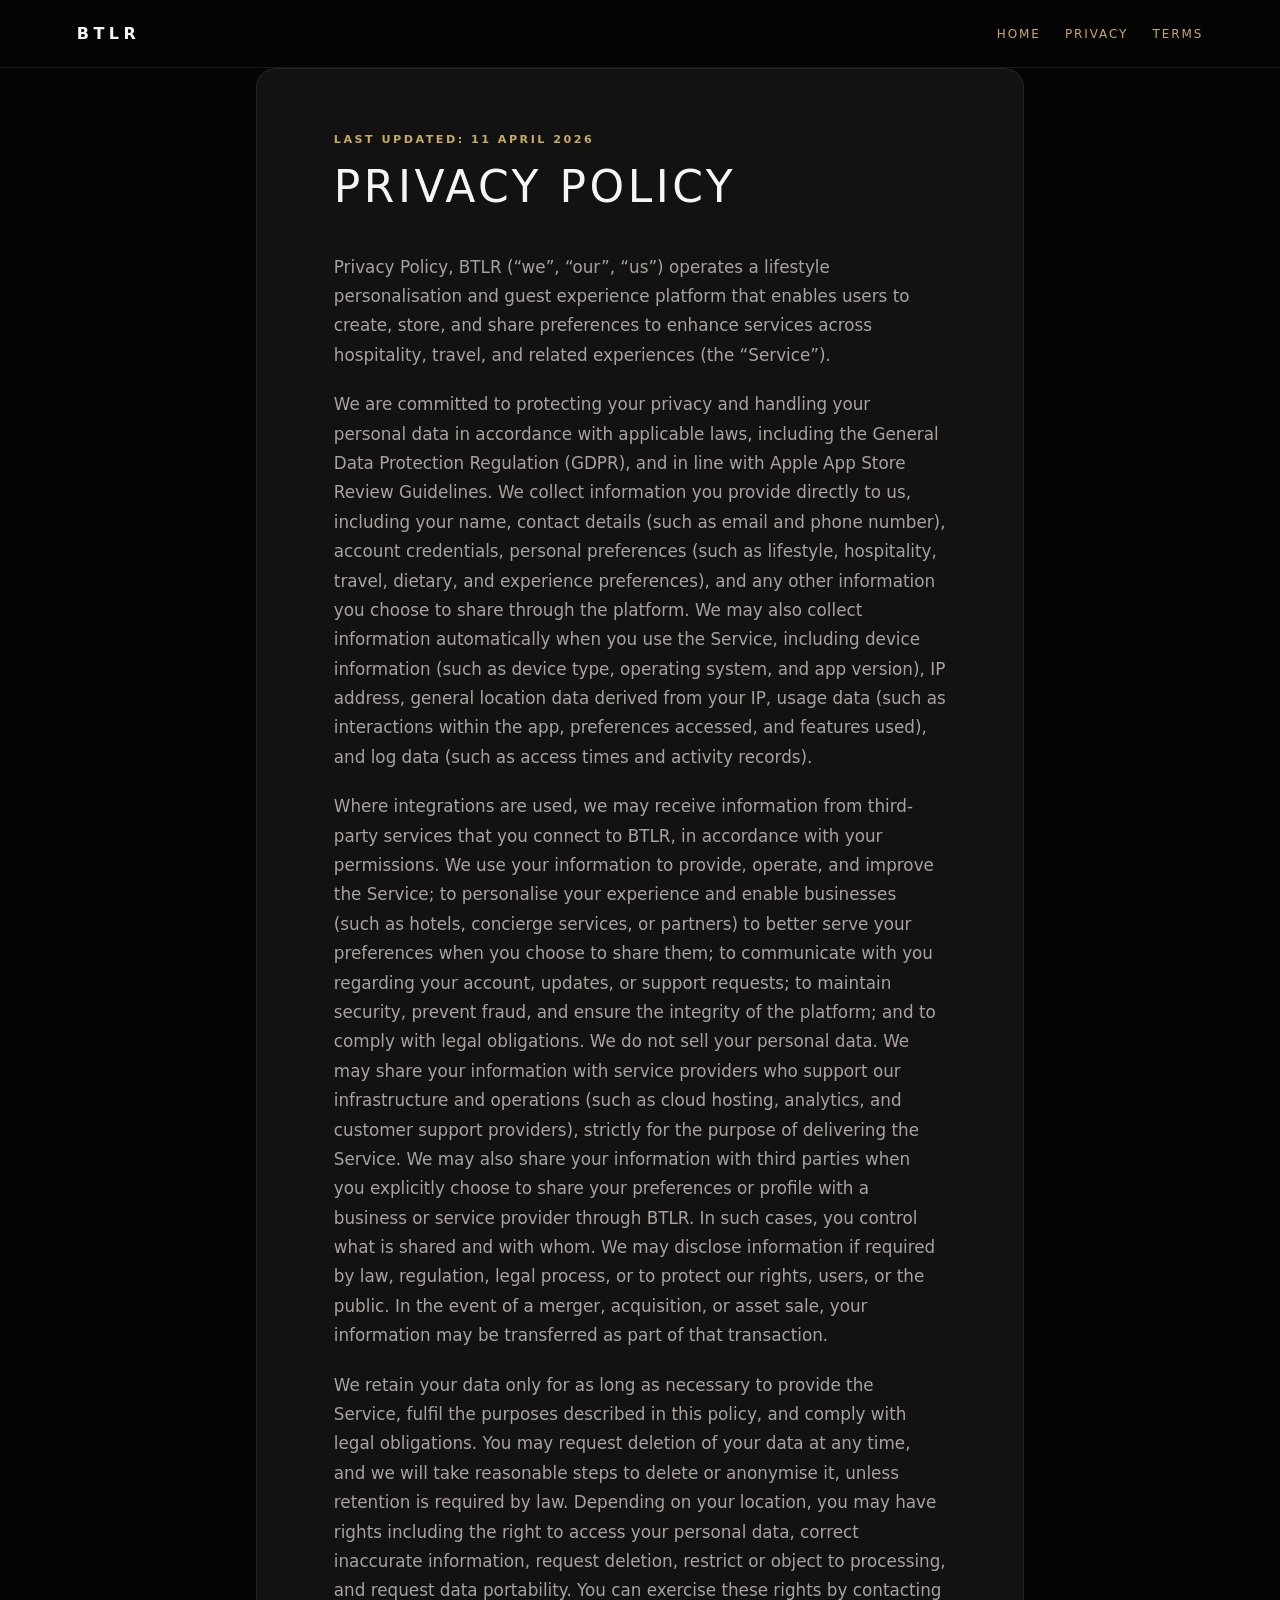
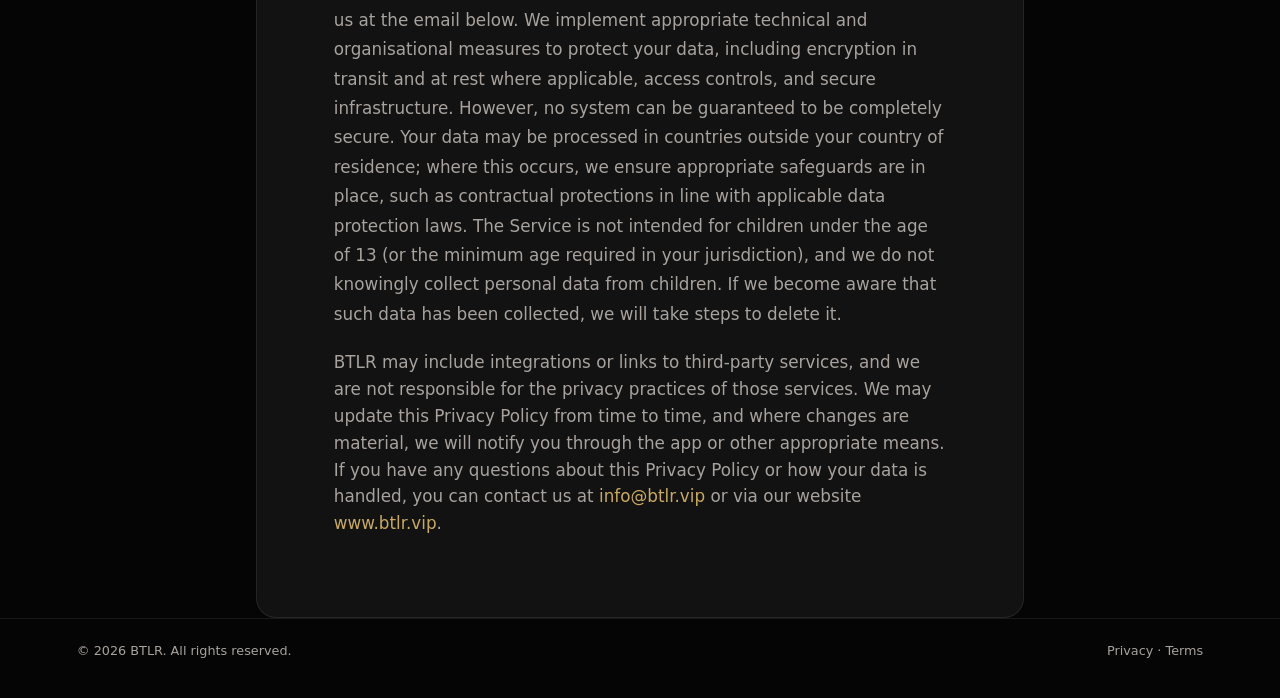
==== privacy/index.html @ 511f4b12 "Add privacy and terms pages for App Store / legal" ====
<!DOCTYPE html>
<html lang="en">
<head>
  <meta charset="UTF-8" />
  <meta name="viewport" content="width=device-width, initial-scale=1" />
  <title>Privacy Policy · BTLR</title>
  <meta name="description" content="Privacy Policy for the BTLR service." />
  <link rel="icon" href="/favicon.svg" type="image/svg+xml" />
  <link rel="stylesheet" href="/styles.css" />
</head>
<body>
  <header class="nav">
    <a class="logo" href="/">BTLR</a>
    <nav>
      <a href="/">Home</a>
      <a href="/privacy/">Privacy</a>
      <a href="/terms/">Terms</a>
    </nav>
  </header>

  <main>
    <article class="legal">
      <p class="eyebrow">Last updated: 11 April 2026</p>
      <h1>Privacy Policy</h1>
      <div class="legal-body">
        <p>Privacy Policy, BTLR (“we”, “our”, “us”) operates a lifestyle personalisation and guest experience platform that enables users to create, store, and share preferences to enhance services across hospitality, travel, and related experiences (the “Service”).</p>
        <p>We are committed to protecting your privacy and handling your personal data in accordance with applicable laws, including the General Data Protection Regulation (GDPR), and in line with Apple App Store Review Guidelines. We collect information you provide directly to us, including your name, contact details (such as email and phone number), account credentials, personal preferences (such as lifestyle, hospitality, travel, dietary, and experience preferences), and any other information you choose to share through the platform. We may also collect information automatically when you use the Service, including device information (such as device type, operating system, and app version), IP address, general location data derived from your IP, usage data (such as interactions within the app, preferences accessed, and features used), and log data (such as access times and activity records).</p>
        <p>Where integrations are used, we may receive information from third-party services that you connect to BTLR, in accordance with your permissions. We use your information to provide, operate, and improve the Service; to personalise your experience and enable businesses (such as hotels, concierge services, or partners) to better serve your preferences when you choose to share them; to communicate with you regarding your account, updates, or support requests; to maintain security, prevent fraud, and ensure the integrity of the platform; and to comply with legal obligations. We do not sell your personal data. We may share your information with service providers who support our infrastructure and operations (such as cloud hosting, analytics, and customer support providers), strictly for the purpose of delivering the Service. We may also share your information with third parties when you explicitly choose to share your preferences or profile with a business or service provider through BTLR. In such cases, you control what is shared and with whom. We may disclose information if required by law, regulation, legal process, or to protect our rights, users, or the public. In the event of a merger, acquisition, or asset sale, your information may be transferred as part of that transaction.</p>
        <p>We retain your data only for as long as necessary to provide the Service, fulfil the purposes described in this policy, and comply with legal obligations. You may request deletion of your data at any time, and we will take reasonable steps to delete or anonymise it, unless retention is required by law. Depending on your location, you may have rights including the right to access your personal data, correct inaccurate information, request deletion, restrict or object to processing, and request data portability. You can exercise these rights by contacting us at the email below. We implement appropriate technical and organisational measures to protect your data, including encryption in transit and at rest where applicable, access controls, and secure infrastructure. However, no system can be guaranteed to be completely secure. Your data may be processed in countries outside your country of residence; where this occurs, we ensure appropriate safeguards are in place, such as contractual protections in line with applicable data protection laws. The Service is not intended for children under the age of 13 (or the minimum age required in your jurisdiction), and we do not knowingly collect personal data from children. If we become aware that such data has been collected, we will take steps to delete it.</p>
        <p>BTLR may include integrations or links to third-party services, and we are not responsible for the privacy practices of those services. We may update this Privacy Policy from time to time, and where changes are material, we will notify you through the app or other appropriate means. If you have any questions about this Privacy Policy or how your data is handled, you can contact us at <a href="mailto:info@btlr.vip">info@btlr.vip</a> or via our website <a href="https://www.btlr.vip">www.btlr.vip</a>.</p>
      </div>
    </article>
  </main>

  <footer class="site-footer">
    <p>© 2026 BTLR. All rights reserved.</p>
    <p class="footer-links"><a href="/privacy/">Privacy</a> · <a href="/terms/">Terms</a></p>
  </footer>
</body>
</html>
---- styles.css ----
:root {
  --noir: #050505;
  --carbon: #0c0c0c;
  --mist: #f5f5f4;
  --silver: #a8a29e;
  --champagne: #c9a962;
  --border: rgba(255,255,255,0.08);
}
* { box-sizing: border-box; margin: 0; padding: 0; }
html, body { background: var(--noir); color: var(--mist); font-family: ui-sans-serif, system-ui, sans-serif; }
a { color: var(--champagne); text-decoration: none; }
.nav {
  display: flex; justify-content: space-between; align-items: center;
  padding: 1.5rem 6vw; border-bottom: 1px solid var(--border);
  position: sticky; top: 0; background: rgba(5,5,5,0.9); backdrop-filter: blur(12px);
}
.logo { letter-spacing: 0.28em; font-weight: 700; color: var(--mist); }
.nav nav { display: flex; gap: 1.5rem; font-size: 0.75rem; letter-spacing: 0.16em; text-transform: uppercase; }
.hero { min-height: 72vh; display: flex; flex-direction: column; justify-content: center; padding: 8vh 6vw; background: radial-gradient(ellipse 80% 60% at 50% -10%, rgba(201,169,98,0.14), transparent 55%); }
.eyebrow { color: var(--champagne); letter-spacing: 0.22em; text-transform: uppercase; font-size: 0.7rem; font-weight: 600; }
h1 { margin-top: 1rem; max-width: 16ch; font-weight: 300; letter-spacing: 0.08em; text-transform: uppercase; font-size: clamp(2rem, 6vw, 4rem); line-height: 1.15; }
.lede { margin-top: 1.5rem; max-width: 38rem; color: var(--silver); font-size: 1.15rem; font-weight: 300; line-height: 1.6; }
.grid { display: grid; gap: 1.25rem; padding: 4rem 6vw 6rem; grid-template-columns: repeat(auto-fit, minmax(260px, 1fr)); }
article { padding: 2rem; border: 1px solid var(--border); background: #121212; border-radius: 1.25rem; }
h2 { margin: 0.75rem 0 0.75rem; font-weight: 300; }
article p:last-child, .contact p { color: var(--silver); line-height: 1.6; }
.contact { padding: 4rem 6vw 6rem; border-top: 1px solid var(--border); }
.mail { display: inline-block; margin-top: 1.25rem; letter-spacing: 0.08em; }
footer, .site-footer {
  padding: 1.5rem 6vw 2.5rem;
  color: var(--silver);
  font-size: 0.8rem;
  border-top: 1px solid var(--border);
  display: flex;
  flex-wrap: wrap;
  gap: 0.75rem 1.5rem;
  justify-content: space-between;
  align-items: center;
}
.footer-links a { color: var(--silver); }
.footer-links a:hover { color: var(--champagne); }

.legal {
  max-width: 48rem;
  margin: 0 auto;
  padding: 4rem 6vw 5rem;
}
.legal h1 {
  max-width: none;
  text-transform: uppercase;
  letter-spacing: 0.08em;
  font-weight: 300;
  font-size: clamp(1.75rem, 4vw, 2.75rem);
}
.legal-body {
  margin-top: 2.5rem;
  color: var(--silver);
  font-size: 1.05rem;
  font-weight: 300;
  line-height: 1.75;
}
.legal-body p + p { margin-top: 1.25rem; }
.legal-body a { color: var(--champagne); }
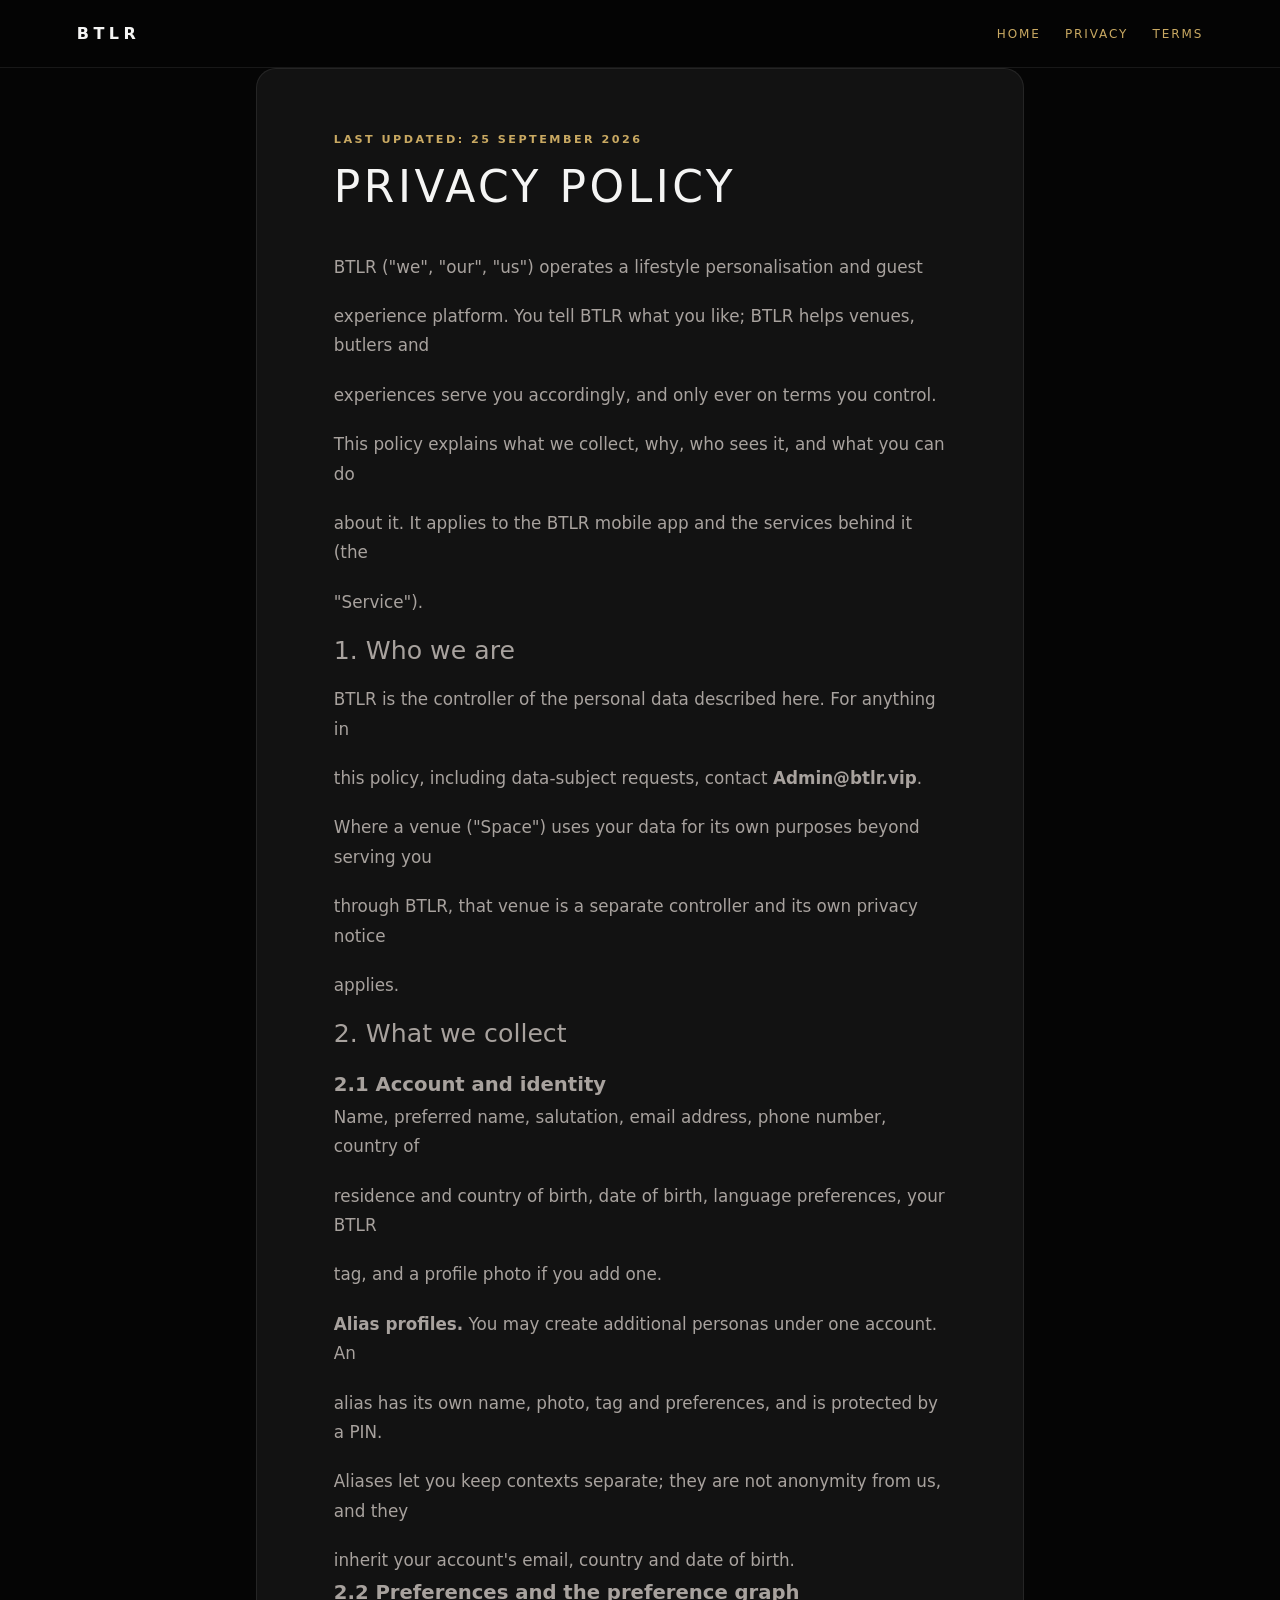
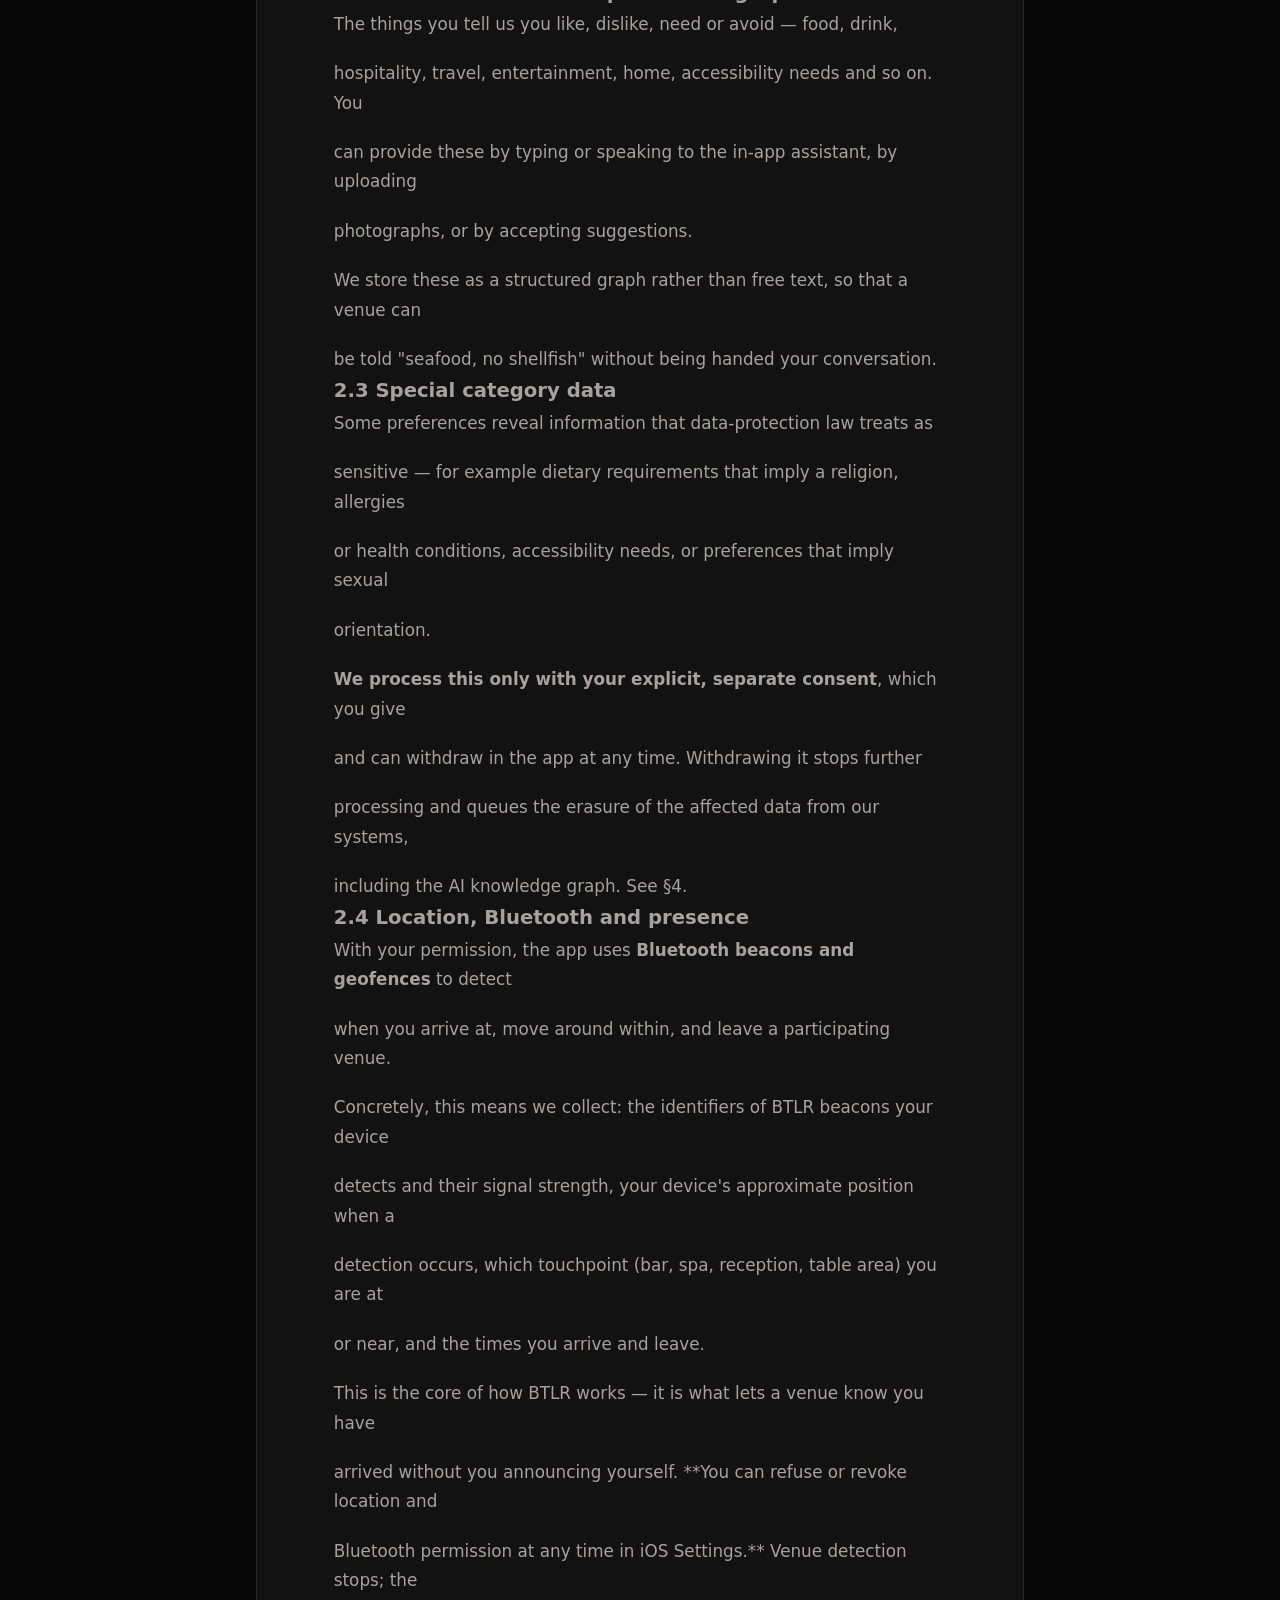
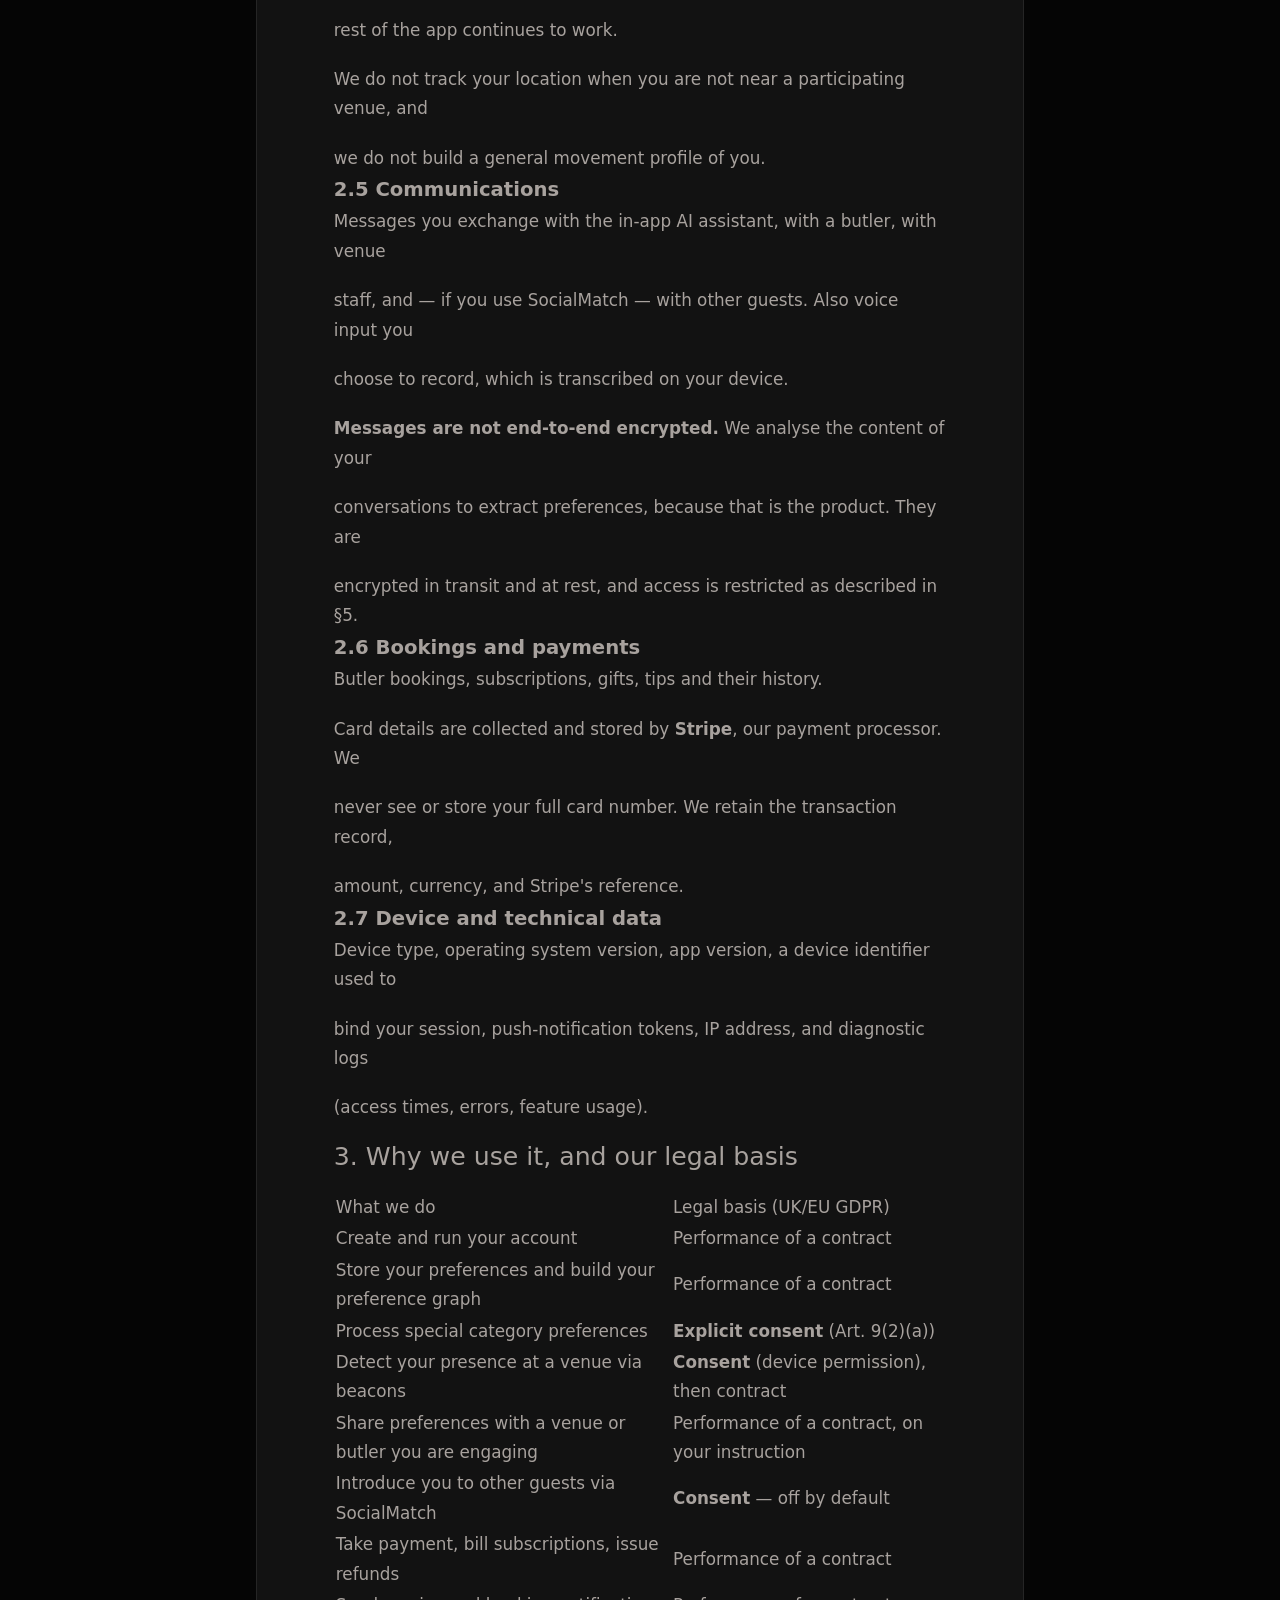
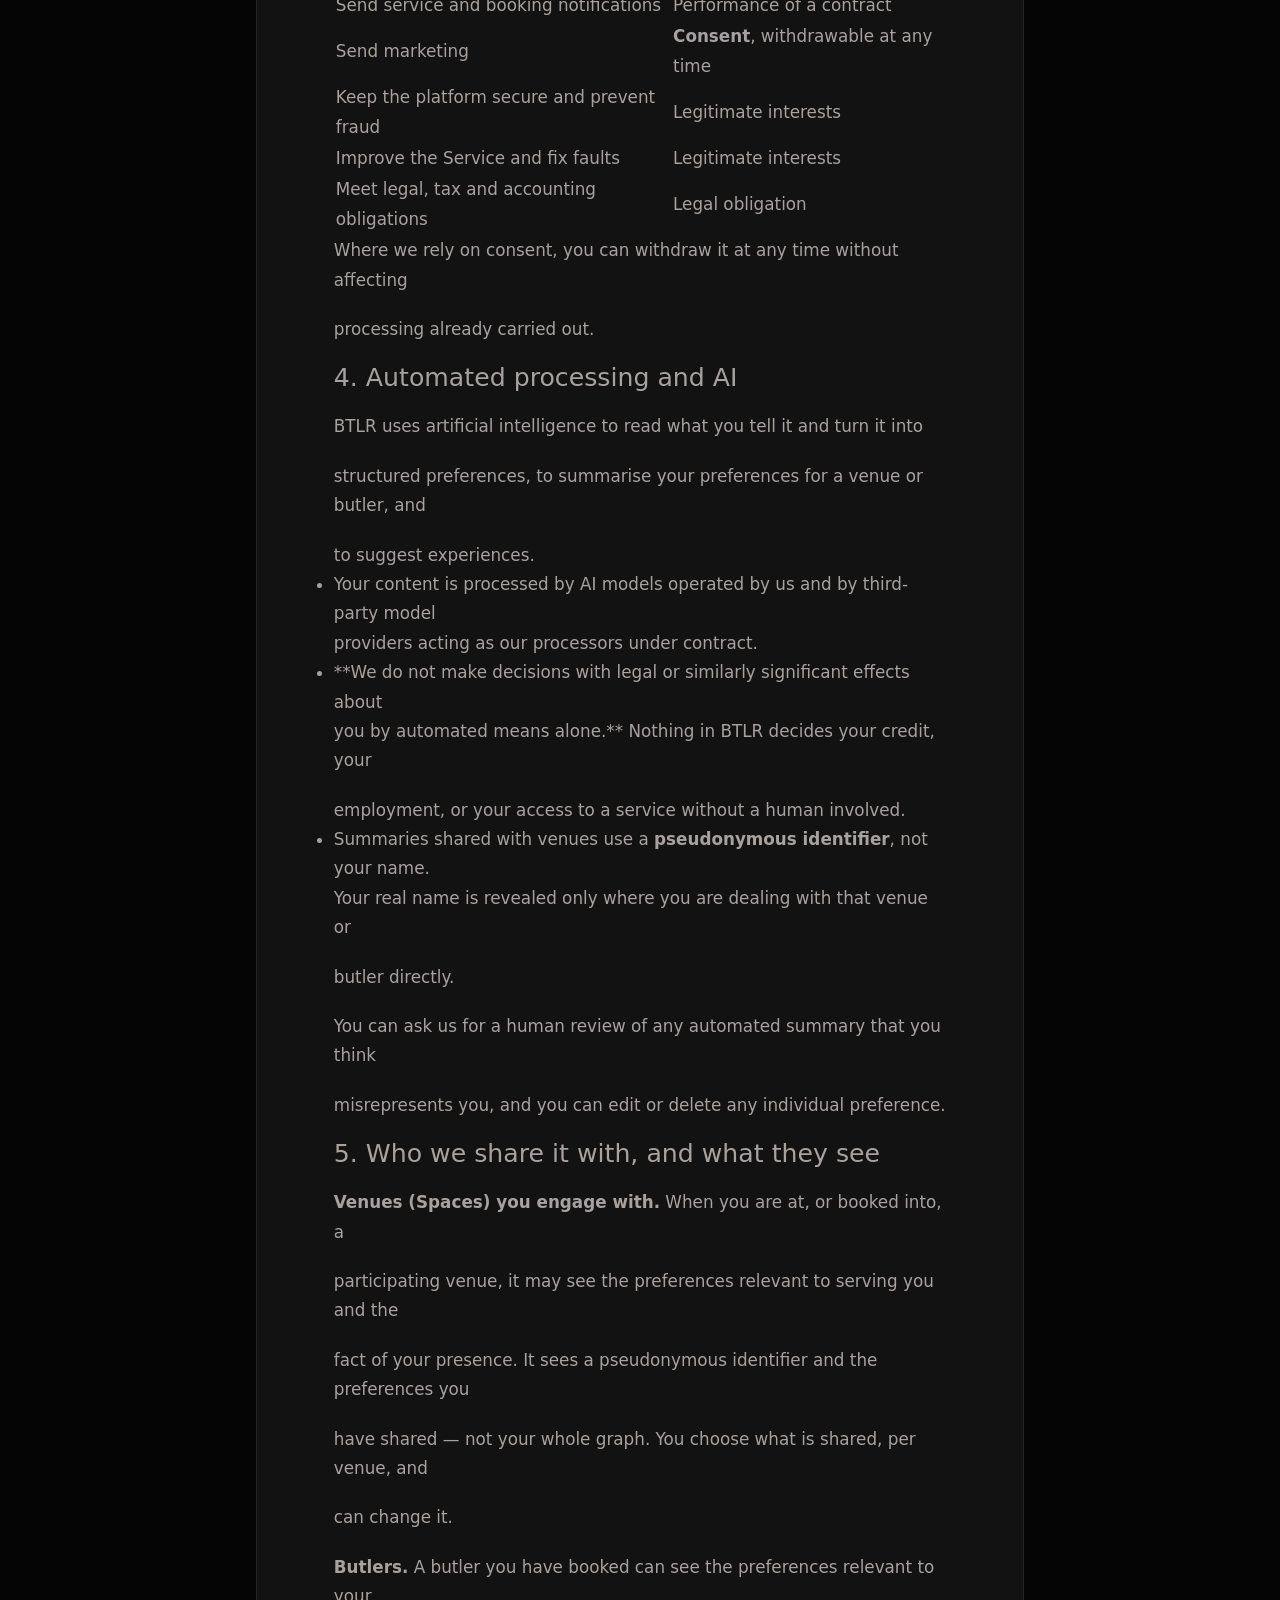
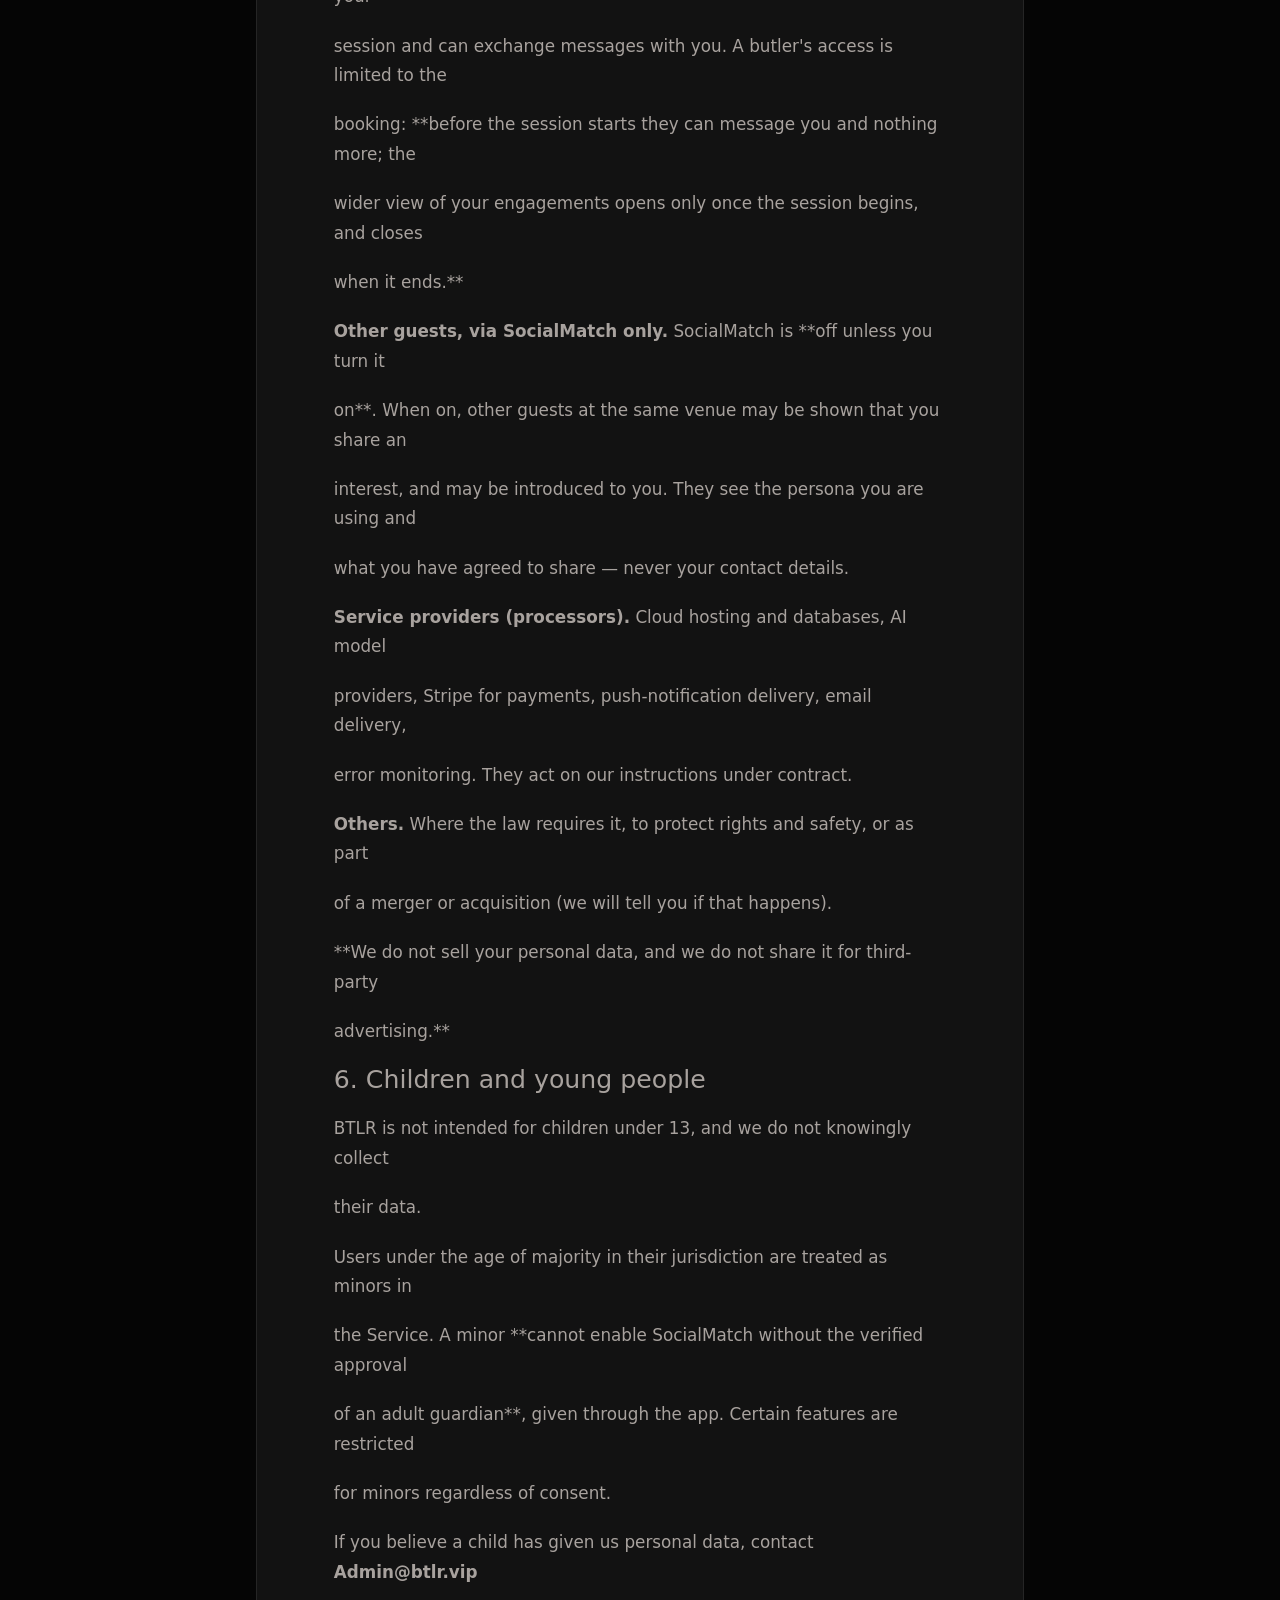
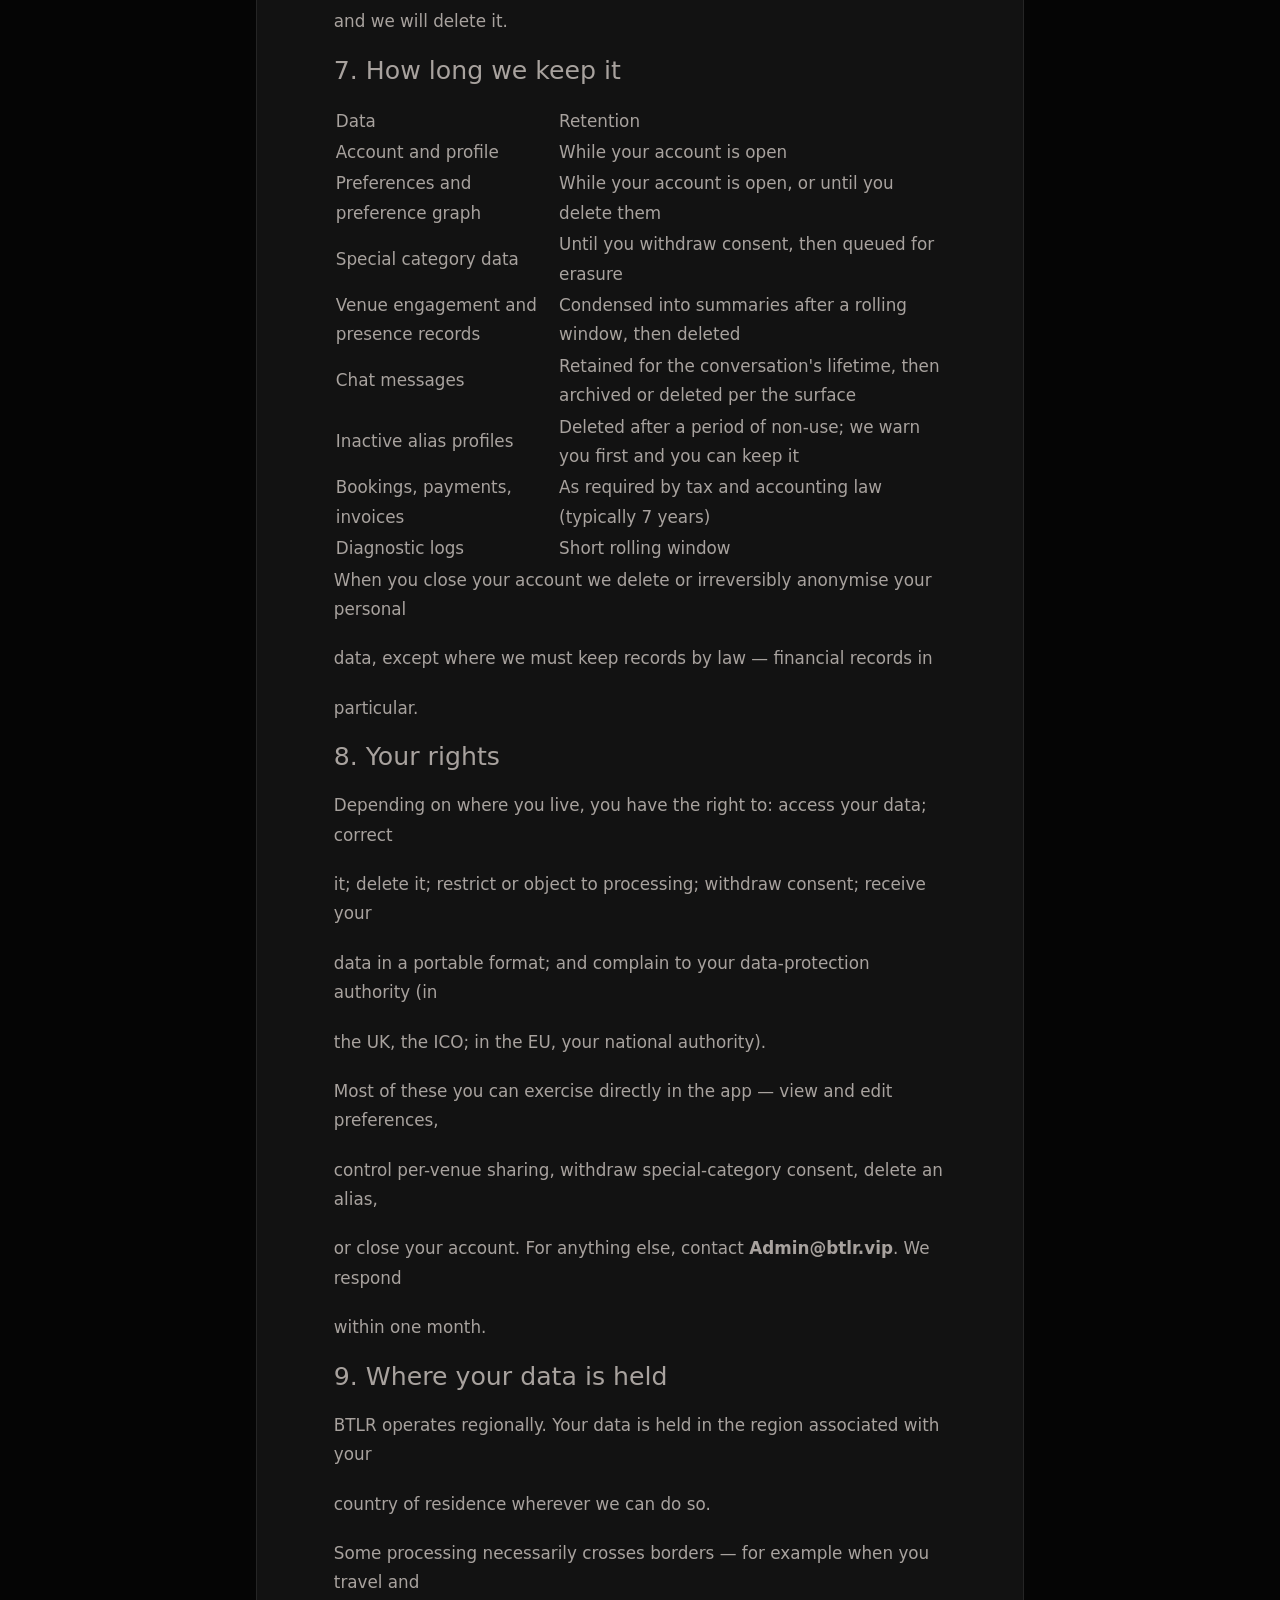
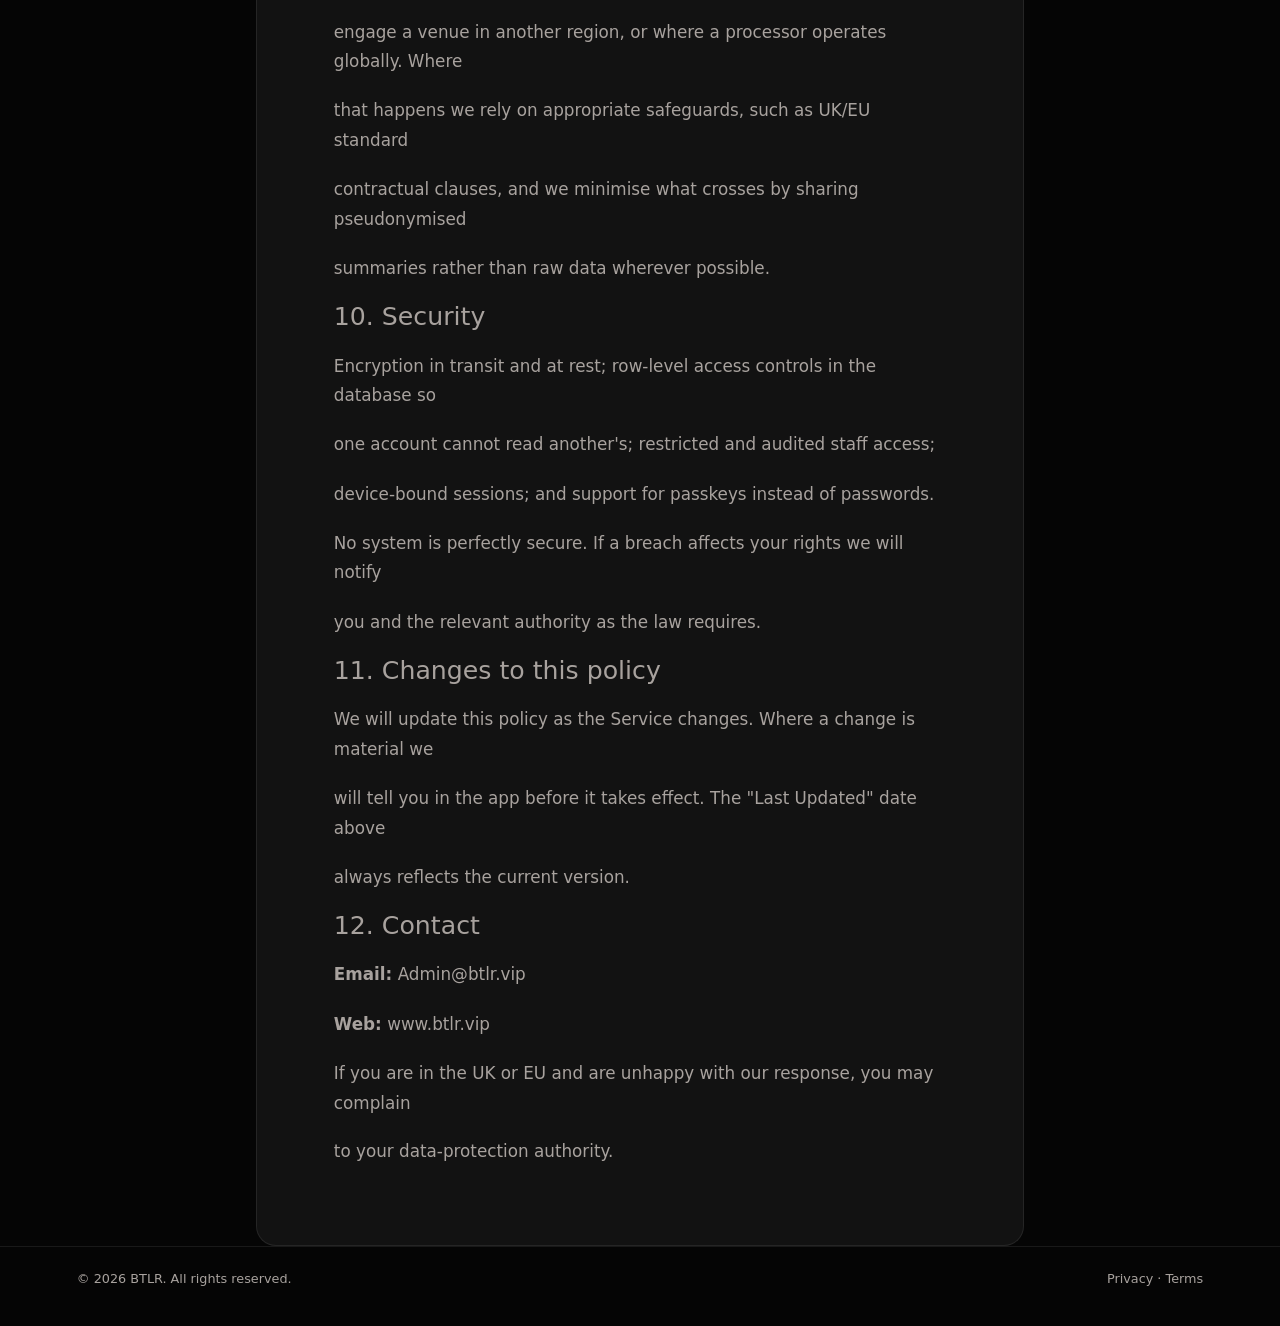
==== commit b7bd7ae2: "Legal pages: rewrite to match the service as built Both pages were dated 11 April 2026 and described" ====
--- a/privacy/index.html
+++ b/privacy/index.html
@@ -4,7 +4,7 @@
   <meta charset="UTF-8" />
   <meta name="viewport" content="width=device-width, initial-scale=1" />
   <title>Privacy Policy · BTLR</title>
-  <meta name="description" content="Privacy Policy for the BTLR service." />
+  <meta name="description" content="How BTLR collects, uses and protects your personal data." />
   <link rel="icon" href="/favicon.svg" type="image/svg+xml" />
   <link rel="stylesheet" href="/styles.css" />
 </head>
@@ -20,14 +20,191 @@
 
   <main>
     <article class="legal">
-      <p class="eyebrow">Last updated: 11 April 2026</p>
+      <p class="eyebrow">Last updated: 25 September 2026</p>
       <h1>Privacy Policy</h1>
       <div class="legal-body">
-        <p>Privacy Policy, BTLR (“we”, “our”, “us”) operates a lifestyle personalisation and guest experience platform that enables users to create, store, and share preferences to enhance services across hospitality, travel, and related experiences (the “Service”).</p>
-        <p>We are committed to protecting your privacy and handling your personal data in accordance with applicable laws, including the General Data Protection Regulation (GDPR), and in line with Apple App Store Review Guidelines. We collect information you provide directly to us, including your name, contact details (such as email and phone number), account credentials, personal preferences (such as lifestyle, hospitality, travel, dietary, and experience preferences), and any other information you choose to share through the platform. We may also collect information automatically when you use the Service, including device information (such as device type, operating system, and app version), IP address, general location data derived from your IP, usage data (such as interactions within the app, preferences accessed, and features used), and log data (such as access times and activity records).</p>
-        <p>Where integrations are used, we may receive information from third-party services that you connect to BTLR, in accordance with your permissions. We use your information to provide, operate, and improve the Service; to personalise your experience and enable businesses (such as hotels, concierge services, or partners) to better serve your preferences when you choose to share them; to communicate with you regarding your account, updates, or support requests; to maintain security, prevent fraud, and ensure the integrity of the platform; and to comply with legal obligations. We do not sell your personal data. We may share your information with service providers who support our infrastructure and operations (such as cloud hosting, analytics, and customer support providers), strictly for the purpose of delivering the Service. We may also share your information with third parties when you explicitly choose to share your preferences or profile with a business or service provider through BTLR. In such cases, you control what is shared and with whom. We may disclose information if required by law, regulation, legal process, or to protect our rights, users, or the public. In the event of a merger, acquisition, or asset sale, your information may be transferred as part of that transaction.</p>
-        <p>We retain your data only for as long as necessary to provide the Service, fulfil the purposes described in this policy, and comply with legal obligations. You may request deletion of your data at any time, and we will take reasonable steps to delete or anonymise it, unless retention is required by law. Depending on your location, you may have rights including the right to access your personal data, correct inaccurate information, request deletion, restrict or object to processing, and request data portability. You can exercise these rights by contacting us at the email below. We implement appropriate technical and organisational measures to protect your data, including encryption in transit and at rest where applicable, access controls, and secure infrastructure. However, no system can be guaranteed to be completely secure. Your data may be processed in countries outside your country of residence; where this occurs, we ensure appropriate safeguards are in place, such as contractual protections in line with applicable data protection laws. The Service is not intended for children under the age of 13 (or the minimum age required in your jurisdiction), and we do not knowingly collect personal data from children. If we become aware that such data has been collected, we will take steps to delete it.</p>
-        <p>BTLR may include integrations or links to third-party services, and we are not responsible for the privacy practices of those services. We may update this Privacy Policy from time to time, and where changes are material, we will notify you through the app or other appropriate means. If you have any questions about this Privacy Policy or how your data is handled, you can contact us at <a href="mailto:info@btlr.vip">info@btlr.vip</a> or via our website <a href="https://www.btlr.vip">www.btlr.vip</a>.</p>
+        <p>BTLR ("we", "our", "us") operates a lifestyle personalisation and guest</p>
+        <p>experience platform. You tell BTLR what you like; BTLR helps venues, butlers and</p>
+        <p>experiences serve you accordingly, and only ever on terms you control.</p>
+        <p>This policy explains what we collect, why, who sees it, and what you can do</p>
+        <p>about it. It applies to the BTLR mobile app and the services behind it (the</p>
+        <p>"Service").</p>
+        <h2>1. Who we are</h2>
+        <p>BTLR is the controller of the personal data described here. For anything in</p>
+        <p>this policy, including data-subject requests, contact <strong>Admin@btlr.vip</strong>.</p>
+        <p>Where a venue ("Space") uses your data for its own purposes beyond serving you</p>
+        <p>through BTLR, that venue is a separate controller and its own privacy notice</p>
+        <p>applies.</p>
+        <h2>2. What we collect</h2>
+        <h3>2.1 Account and identity</h3>
+        <p>Name, preferred name, salutation, email address, phone number, country of</p>
+        <p>residence and country of birth, date of birth, language preferences, your BTLR</p>
+        <p>tag, and a profile photo if you add one.</p>
+        <p><strong>Alias profiles.</strong> You may create additional personas under one account. An</p>
+        <p>alias has its own name, photo, tag and preferences, and is protected by a PIN.</p>
+        <p>Aliases let you keep contexts separate; they are not anonymity from us, and they</p>
+        <p>inherit your account's email, country and date of birth.</p>
+        <h3>2.2 Preferences and the preference graph</h3>
+        <p>The things you tell us you like, dislike, need or avoid — food, drink,</p>
+        <p>hospitality, travel, entertainment, home, accessibility needs and so on. You</p>
+        <p>can provide these by typing or speaking to the in-app assistant, by uploading</p>
+        <p>photographs, or by accepting suggestions.</p>
+        <p>We store these as a structured graph rather than free text, so that a venue can</p>
+        <p>be told "seafood, no shellfish" without being handed your conversation.</p>
+        <h3>2.3 Special category data</h3>
+        <p>Some preferences reveal information that data-protection law treats as</p>
+        <p>sensitive — for example dietary requirements that imply a religion, allergies</p>
+        <p>or health conditions, accessibility needs, or preferences that imply sexual</p>
+        <p>orientation.</p>
+        <p><strong>We process this only with your explicit, separate consent</strong>, which you give</p>
+        <p>and can withdraw in the app at any time. Withdrawing it stops further</p>
+        <p>processing and queues the erasure of the affected data from our systems,</p>
+        <p>including the AI knowledge graph. See §4.</p>
+        <h3>2.4 Location, Bluetooth and presence</h3>
+        <p>With your permission, the app uses <strong>Bluetooth beacons and geofences</strong> to detect</p>
+        <p>when you arrive at, move around within, and leave a participating venue.</p>
+        <p>Concretely, this means we collect: the identifiers of BTLR beacons your device</p>
+        <p>detects and their signal strength, your device's approximate position when a</p>
+        <p>detection occurs, which touchpoint (bar, spa, reception, table area) you are at</p>
+        <p>or near, and the times you arrive and leave.</p>
+        <p>This is the core of how BTLR works — it is what lets a venue know you have</p>
+        <p>arrived without you announcing yourself. **You can refuse or revoke location and</p>
+        <p>Bluetooth permission at any time in iOS Settings.** Venue detection stops; the</p>
+        <p>rest of the app continues to work.</p>
+        <p>We do not track your location when you are not near a participating venue, and</p>
+        <p>we do not build a general movement profile of you.</p>
+        <h3>2.5 Communications</h3>
+        <p>Messages you exchange with the in-app AI assistant, with a butler, with venue</p>
+        <p>staff, and — if you use SocialMatch — with other guests. Also voice input you</p>
+        <p>choose to record, which is transcribed on your device.</p>
+        <p><strong>Messages are not end-to-end encrypted.</strong> We analyse the content of your</p>
+        <p>conversations to extract preferences, because that is the product. They are</p>
+        <p>encrypted in transit and at rest, and access is restricted as described in §5.</p>
+        <h3>2.6 Bookings and payments</h3>
+        <p>Butler bookings, subscriptions, gifts, tips and their history.</p>
+        <p>Card details are collected and stored by <strong>Stripe</strong>, our payment processor. We</p>
+        <p>never see or store your full card number. We retain the transaction record,</p>
+        <p>amount, currency, and Stripe's reference.</p>
+        <h3>2.7 Device and technical data</h3>
+        <p>Device type, operating system version, app version, a device identifier used to</p>
+        <p>bind your session, push-notification tokens, IP address, and diagnostic logs</p>
+        <p>(access times, errors, feature usage).</p>
+        <h2>3. Why we use it, and our legal basis</h2>
+        <table><tbody>
+        <tr><td>What we do</td><td>Legal basis (UK/EU GDPR)</td></tr>
+        <tr><td>Create and run your account</td><td>Performance of a contract</td></tr>
+        <tr><td>Store your preferences and build your preference graph</td><td>Performance of a contract</td></tr>
+        <tr><td>Process special category preferences</td><td><strong>Explicit consent</strong> (Art. 9(2)(a))</td></tr>
+        <tr><td>Detect your presence at a venue via beacons</td><td><strong>Consent</strong> (device permission), then contract</td></tr>
+        <tr><td>Share preferences with a venue or butler you are engaging</td><td>Performance of a contract, on your instruction</td></tr>
+        <tr><td>Introduce you to other guests via SocialMatch</td><td><strong>Consent</strong> — off by default</td></tr>
+        <tr><td>Take payment, bill subscriptions, issue refunds</td><td>Performance of a contract</td></tr>
+        <tr><td>Send service and booking notifications</td><td>Performance of a contract</td></tr>
+        <tr><td>Send marketing</td><td><strong>Consent</strong>, withdrawable at any time</td></tr>
+        <tr><td>Keep the platform secure and prevent fraud</td><td>Legitimate interests</td></tr>
+        <tr><td>Improve the Service and fix faults</td><td>Legitimate interests</td></tr>
+        <tr><td>Meet legal, tax and accounting obligations</td><td>Legal obligation</td></tr>
+        </tbody></table>
+        <p>Where we rely on consent, you can withdraw it at any time without affecting</p>
+        <p>processing already carried out.</p>
+        <h2>4. Automated processing and AI</h2>
+        <p>BTLR uses artificial intelligence to read what you tell it and turn it into</p>
+        <p>structured preferences, to summarise your preferences for a venue or butler, and</p>
+        <p>to suggest experiences.</p>
+        <ul>
+        <li>Your content is processed by AI models operated by us and by third-party model</li>
+        </ul>
+        <p>  providers acting as our processors under contract.</p>
+        <ul>
+        <li>**We do not make decisions with legal or similarly significant effects about</li>
+        </ul>
+        <p>  you by automated means alone.** Nothing in BTLR decides your credit, your</p>
+        <p>  employment, or your access to a service without a human involved.</p>
+        <ul>
+        <li>Summaries shared with venues use a <strong>pseudonymous identifier</strong>, not your name.</li>
+        </ul>
+        <p>  Your real name is revealed only where you are dealing with that venue or</p>
+        <p>  butler directly.</p>
+        <p>You can ask us for a human review of any automated summary that you think</p>
+        <p>misrepresents you, and you can edit or delete any individual preference.</p>
+        <h2>5. Who we share it with, and what they see</h2>
+        <p><strong>Venues (Spaces) you engage with.</strong> When you are at, or booked into, a</p>
+        <p>participating venue, it may see the preferences relevant to serving you and the</p>
+        <p>fact of your presence. It sees a pseudonymous identifier and the preferences you</p>
+        <p>have shared — not your whole graph. You choose what is shared, per venue, and</p>
+        <p>can change it.</p>
+        <p><strong>Butlers.</strong> A butler you have booked can see the preferences relevant to your</p>
+        <p>session and can exchange messages with you. A butler's access is limited to the</p>
+        <p>booking: **before the session starts they can message you and nothing more; the</p>
+        <p>wider view of your engagements opens only once the session begins, and closes</p>
+        <p>when it ends.**</p>
+        <p><strong>Other guests, via SocialMatch only.</strong> SocialMatch is **off unless you turn it</p>
+        <p>on**. When on, other guests at the same venue may be shown that you share an</p>
+        <p>interest, and may be introduced to you. They see the persona you are using and</p>
+        <p>what you have agreed to share — never your contact details.</p>
+        <p><strong>Service providers (processors).</strong> Cloud hosting and databases, AI model</p>
+        <p>providers, Stripe for payments, push-notification delivery, email delivery,</p>
+        <p>error monitoring. They act on our instructions under contract.</p>
+        <p><strong>Others.</strong> Where the law requires it, to protect rights and safety, or as part</p>
+        <p>of a merger or acquisition (we will tell you if that happens).</p>
+        <p>**We do not sell your personal data, and we do not share it for third-party</p>
+        <p>advertising.**</p>
+        <h2>6. Children and young people</h2>
+        <p>BTLR is not intended for children under 13, and we do not knowingly collect</p>
+        <p>their data.</p>
+        <p>Users under the age of majority in their jurisdiction are treated as minors in</p>
+        <p>the Service. A minor **cannot enable SocialMatch without the verified approval</p>
+        <p>of an adult guardian**, given through the app. Certain features are restricted</p>
+        <p>for minors regardless of consent.</p>
+        <p>If you believe a child has given us personal data, contact <strong>Admin@btlr.vip</strong></p>
+        <p>and we will delete it.</p>
+        <h2>7. How long we keep it</h2>
+        <table><tbody>
+        <tr><td>Data</td><td>Retention</td></tr>
+        <tr><td>Account and profile</td><td>While your account is open</td></tr>
+        <tr><td>Preferences and preference graph</td><td>While your account is open, or until you delete them</td></tr>
+        <tr><td>Special category data</td><td>Until you withdraw consent, then queued for erasure</td></tr>
+        <tr><td>Venue engagement and presence records</td><td>Condensed into summaries after a rolling window, then deleted</td></tr>
+        <tr><td>Chat messages</td><td>Retained for the conversation's lifetime, then archived or deleted per the surface</td></tr>
+        <tr><td>Inactive alias profiles</td><td>Deleted after a period of non-use; we warn you first and you can keep it</td></tr>
+        <tr><td>Bookings, payments, invoices</td><td>As required by tax and accounting law (typically 7 years)</td></tr>
+        <tr><td>Diagnostic logs</td><td>Short rolling window</td></tr>
+        </tbody></table>
+        <p>When you close your account we delete or irreversibly anonymise your personal</p>
+        <p>data, except where we must keep records by law — financial records in</p>
+        <p>particular.</p>
+        <h2>8. Your rights</h2>
+        <p>Depending on where you live, you have the right to: access your data; correct</p>
+        <p>it; delete it; restrict or object to processing; withdraw consent; receive your</p>
+        <p>data in a portable format; and complain to your data-protection authority (in</p>
+        <p>the UK, the ICO; in the EU, your national authority).</p>
+        <p>Most of these you can exercise directly in the app — view and edit preferences,</p>
+        <p>control per-venue sharing, withdraw special-category consent, delete an alias,</p>
+        <p>or close your account. For anything else, contact <strong>Admin@btlr.vip</strong>. We respond</p>
+        <p>within one month.</p>
+        <h2>9. Where your data is held</h2>
+        <p>BTLR operates regionally. Your data is held in the region associated with your</p>
+        <p>country of residence wherever we can do so.</p>
+        <p>Some processing necessarily crosses borders — for example when you travel and</p>
+        <p>engage a venue in another region, or where a processor operates globally. Where</p>
+        <p>that happens we rely on appropriate safeguards, such as UK/EU standard</p>
+        <p>contractual clauses, and we minimise what crosses by sharing pseudonymised</p>
+        <p>summaries rather than raw data wherever possible.</p>
+        <h2>10. Security</h2>
+        <p>Encryption in transit and at rest; row-level access controls in the database so</p>
+        <p>one account cannot read another's; restricted and audited staff access;</p>
+        <p>device-bound sessions; and support for passkeys instead of passwords.</p>
+        <p>No system is perfectly secure. If a breach affects your rights we will notify</p>
+        <p>you and the relevant authority as the law requires.</p>
+        <h2>11. Changes to this policy</h2>
+        <p>We will update this policy as the Service changes. Where a change is material we</p>
+        <p>will tell you in the app before it takes effect. The "Last Updated" date above</p>
+        <p>always reflects the current version.</p>
+        <h2>12. Contact</h2>
+        <p><strong>Email:</strong> Admin@btlr.vip</p>
+        <p><strong>Web:</strong> www.btlr.vip</p>
+        <p>If you are in the UK or EU and are unhappy with our response, you may complain</p>
+        <p>to your data-protection authority.</p>
       </div>
     </article>
   </main>
